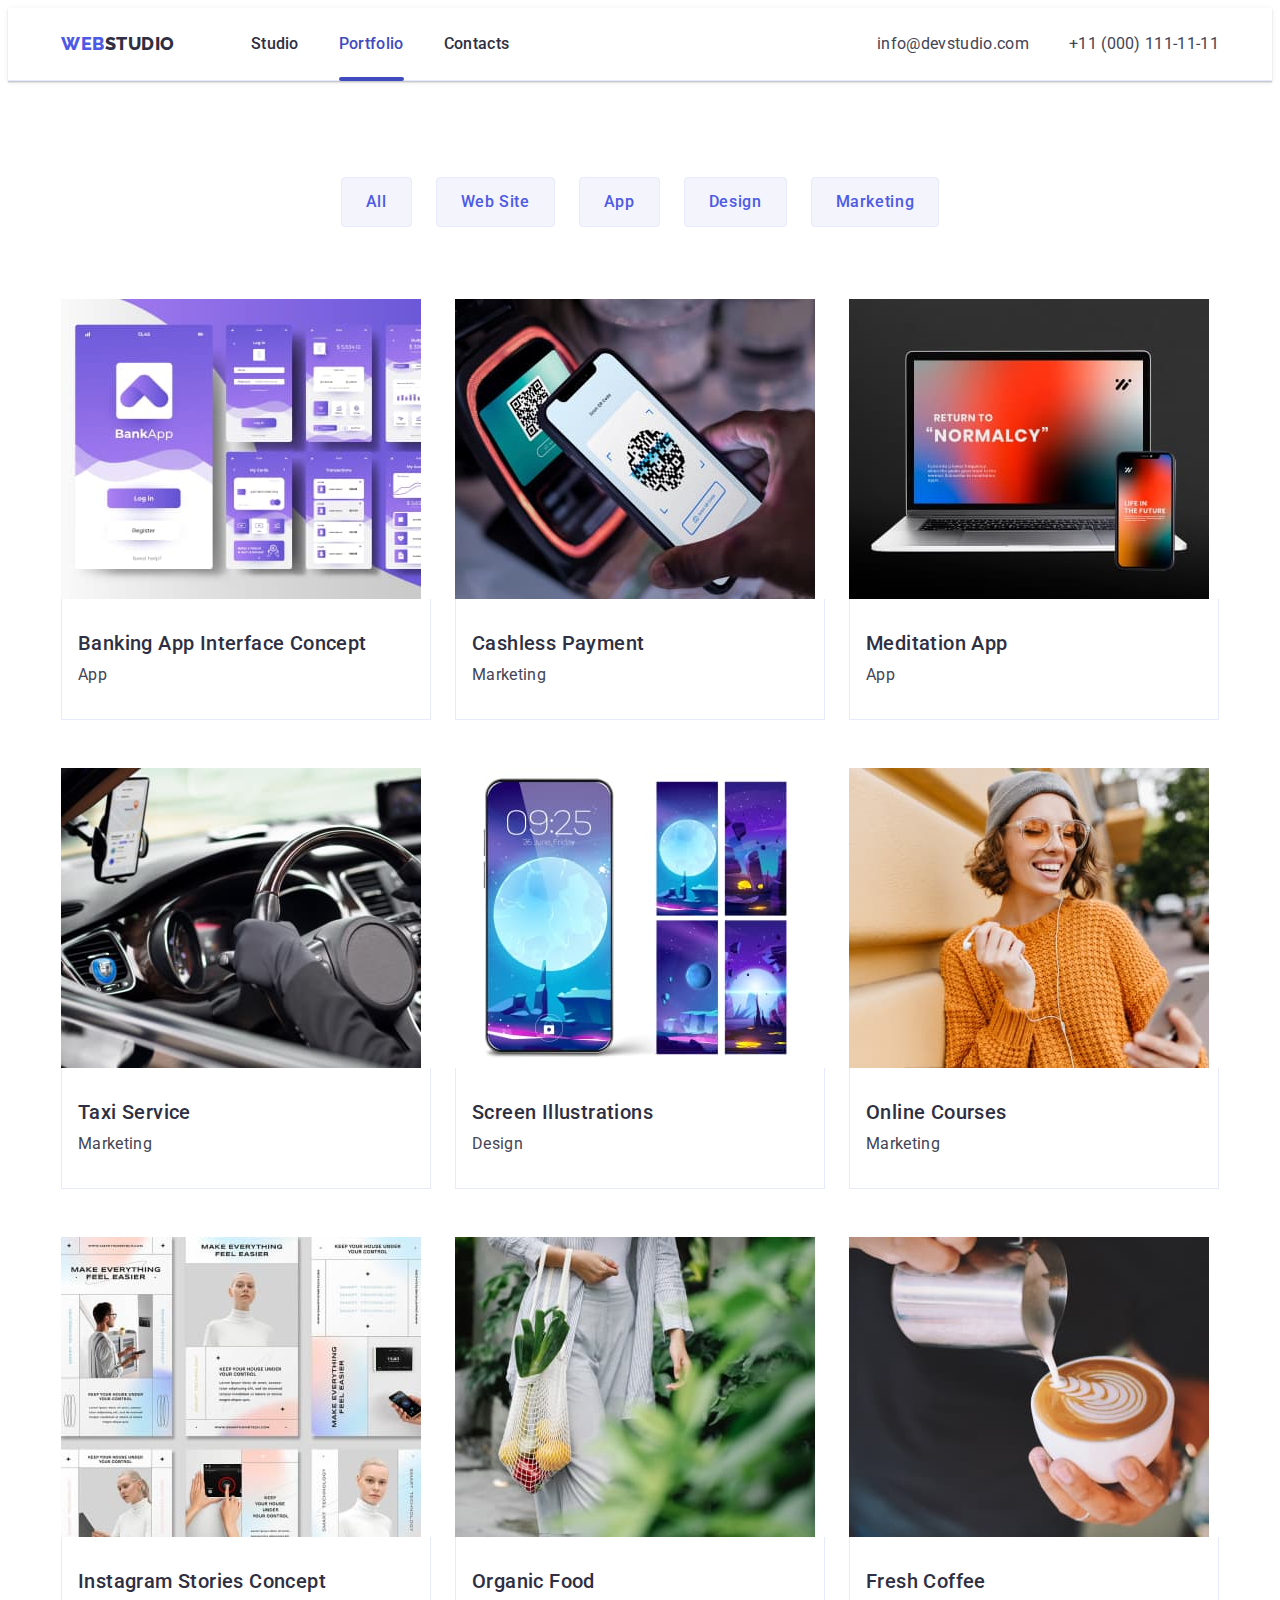
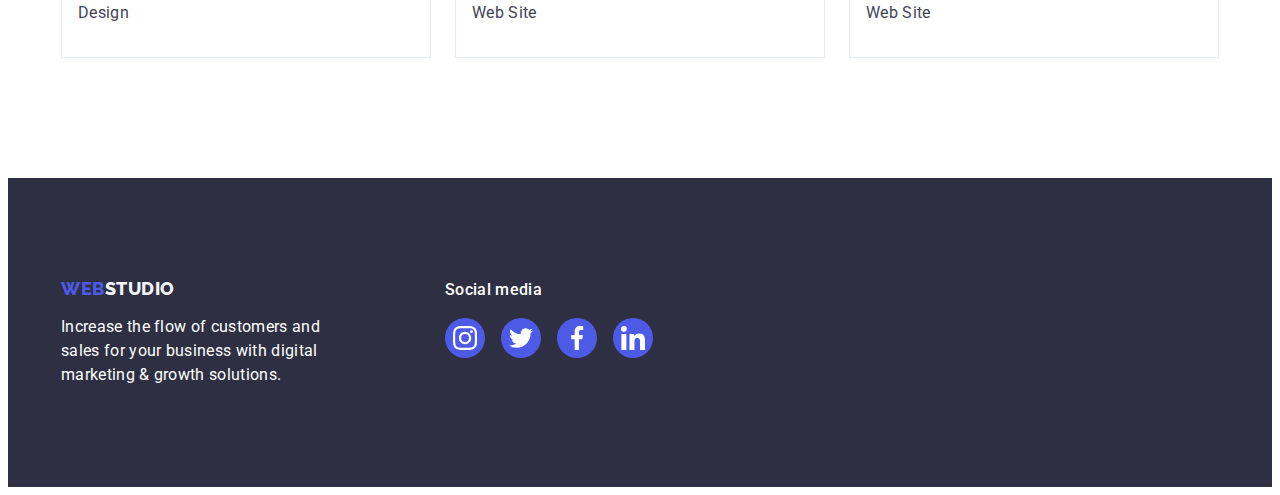
==== portfolio.html @ d9e23a59 "Initial commit" ====
<!DOCTYPE html>
<html lang="en">

<head>
  <meta charset="UTF-8" />
  <meta name="viewport" content="width=device-width, initial-scale=1.0" />
  <title>Portfolio</title>
  <link rel="stylesheet" href="https://cdnjs.cloudflare.com/ajax/libs/modern-normalize/2.0.0/modern-normalize.min.css"
    integrity="sha512-4xo8blKMVCiXpTaLzQSLSw3KFOVPWhm/TRtuPVc4WG6kUgjH6J03IBuG7JZPkcWMxJ5huwaBpOpnwYElP/m6wg=="
    crossorigin="anonymous" referrerpolicy="no-referrer" />
  <link rel="stylesheet" href="./css/styles.css" />
  <link rel="preconnect" href="https://fonts.googleapis.com" />
  <link rel="preconnect" href="https://fonts.gstatic.com" crossorigin />
  <link href="https://fonts.googleapis.com/css2?family=Raleway:wght@800&family=Roboto:wght@400;500;700;900&display=swap"
    rel="stylesheet" />
</head>

<body>
  <header class="header">
    <div class="container header-wrap">
      <nav class="header-nav">
        <a class="link logo" href="./index.html">Web<span class="logo-acent">Studio</span></a>
        <ul class="header-list list">
          <li>
            <a class="header-list-item link" href="./index.html">Studio</a>
          </li>
          <li>
            <a class="header-list-item header-list-item_active link" href="./portfolio.html">Portfolio</a>
          </li>
          <li><a class="header-list-item link" href="">Contacts</a></li>
        </ul>
      </nav>
      <address class="header-address">
        <ul class="header-list list">
          <li>
            <a class="header-address-item link" href="mailto:info@devstudio.com">info@devstudio.com</a>
          </li>
          <li>
            <a class="header-address-item link" href="tel:+110001111111">+11 (000) 111-11-11</a>
          </li>
        </ul>
      </address>
    </div>
  </header>
  <main>
    <section class="portfolio-page section">
      <div class="container">
        <h1 class="visually-hidden">Portfolio</h1>
        <ul class="filter list">
          <li class="filter-item ">
            <button class="filter-button button" type="button">All</button>
          </li>
          <li class="filter-item">
            <button class="filter-button button" type="button">Web Site</button>
          </li>
          <li class="filter-item">
            <button class="filter-button button" type="button">App</button>
          </li>
          <li class="filter-item">
            <button class="filter-button button" type="button">Design</button>
          </li>
          <li class="filter-item">
            <button class="filter-button button" type="button">
              Marketing
            </button>
          </li>
        </ul>
        <ul class="portfolio-page-list list">
          <li class="portfolio-page-item">
            <a class="link" href="">
              <div class="item-img-thumb">
                <img src="./images/portfolio-1.jpg" alt="Banking App Interface Concept" width="360" height="300" />
                <p class="portfolio-page-overlay">14 Stylish and User-Friendly App Design Concepts · Task Manager App
                  · Calorie Tracker App · Exotic Fruit Ecommerce App · Cloud Storage App</p>
              </div>
              <div class="portfolio-page-item-info">
                <h2 class="section-sub-title">Banking App Interface Concept</h2>
                <p class="main-text">App</p>
              </div>
            </a>
          </li>
          <li class="portfolio-page-item">
            <a class="link" href="">
              <div class="item-img-thumb">
                <img src="./images/portfolio-2.jpg" alt="Cashless Payment" width="360" height="300" />
                <p class="portfolio-page-overlay">14 Stylish and User-Friendly App Design Concepts · Task Manager App
                  · Calorie Tracker App · Exotic Fruit Ecommerce App · Cloud Storage App</p>
              </div>
              <div class="portfolio-page-item-info">
                <h2 class="section-sub-title">Cashless Payment</h2>
                <p class="main-text">Marketing</p>
              </div>
            </a>
          </li>
          <li class="portfolio-page-item">
            <a class="link" href="">
              <div class="item-img-thumb">
                <img src="./images/portfolio-3.jpg" alt="Meditation App" width="360" height="300" />
                <p class="portfolio-page-overlay">14 Stylish and User-Friendly App Design Concepts · Task Manager App
                  · Calorie Tracker App · Exotic Fruit Ecommerce App · Cloud Storage App</p>
              </div>
              <div class="portfolio-page-item-info">
                <h2 class="section-sub-title">Meditation App</h2>
                <p class="main-text">App</p>
              </div>
            </a>
          </li>
          <li class="portfolio-page-item">
            <a class="link" href="">
              <div class="item-img-thumb">
                <img src="./images/portfolio-4.jpg" alt="car" width="360" height="300" />
                <p class="portfolio-page-overlay">14 Stylish and User-Friendly App Design Concepts · Task Manager App
                  · Calorie Tracker App · Exotic Fruit Ecommerce App · Cloud Storage App</p>
              </div>
              <div class="portfolio-page-item-info">
                <h2 class="section-sub-title">Taxi Service</h2>
                <p class="main-text">Marketing</p>
              </div>
            </a>
          </li>
          <li class="portfolio-page-item">
            <a class="link" href="">
              <div class="item-img-thumb">
                <img src="./images/portfolio-5.jpg" alt="Screen Illustrations" width="360" height="300" />
                <p class="portfolio-page-overlay">14 Stylish and User-Friendly App Design Concepts · Task Manager App
                  · Calorie Tracker App · Exotic Fruit Ecommerce App · Cloud Storage App</p>
              </div>
              <div class="portfolio-page-item-info">
                <h2 class="section-sub-title">Screen Illustrations</h2>
                <p class="main-text">Design</p>
              </div>
            </a>
          </li>
          <li class="portfolio-page-item">
            <a class="link" href="">
              <div class="item-img-thumb">
                <img src="./images/portfolio-6.jpg" alt="girl listening to music with headphones
    " width="360" height="300" />
                <p class="portfolio-page-overlay">14 Stylish and User-Friendly App Design Concepts · Task Manager App
                  · Calorie Tracker App · Exotic Fruit Ecommerce App · Cloud Storage App</p>
              </div>
              <div class="portfolio-page-item-info">
                <h2 class="section-sub-title">Online Courses</h2>
                <p class="main-text">Marketing</p>
              </div>
            </a>
          </li>
          <li class="portfolio-page-item">
            <a class="link" href="">
              <div class="item-img-thumb">
                <img src="./images/portfolio-7.jpg" alt="Instagram Stories Concept" width="360" height="300" />
                <p class="portfolio-page-overlay">14 Stylish and User-Friendly App Design Concepts · Task Manager App
                  · Calorie Tracker App · Exotic Fruit Ecommerce App · Cloud Storage App</p>
              </div>
              <div class="portfolio-page-item-info">
                <h2 class="section-sub-title">Instagram Stories Concept</h2>
                <p class="main-text">Design</p>
              </div>
            </a>
          </li>
          <li class="portfolio-page-item">
            <a class="link" href="">
              <div class="item-img-thumb">
                <img src="./images/portfolio-8.jpg" alt="Organic Food" width="360" height="300" />
                <p class="portfolio-page-overlay">14 Stylish and User-Friendly App Design Concepts · Task Manager App
                  · Calorie Tracker App · Exotic Fruit Ecommerce App · Cloud Storage App</p>
              </div>
              <div class="portfolio-page-item-info">
                <h2 class="section-sub-title">Organic Food</h2>
                <p class="main-text">Web Site</p>
              </div>
            </a>
          </li>
          <li class="portfolio-page-item">
            <a class="link" href="">
              <div class="item-img-thumb">
                <img src="./images/portfolio-9.jpg" alt="Fresh Coffee" width="360" height="300" />
                <p class="portfolio-page-overlay">14 Stylish and User-Friendly App Design Concepts · Task Manager App
                  · Calorie Tracker App · Exotic Fruit Ecommerce App · Cloud Storage App</p>
              </div>
              <div class="portfolio-page-item-info">
                <h2 class="section-sub-title">Fresh Coffee</h2>
                <p class="main-text">Web Site</p>
              </div>
            </a>
          </li>
        </ul>
      </div>
    </section>
  </main>
  <footer class="footer">
    <div class="container footer-wrap">
      <div class="footer-logo-wrap">
        <a class="link logo" href="./index.html">Web<span class="logo-acent">Studio</span></a>
        <p class="main-text">
          Increase the flow of customers and sales for your business with digital
          marketing & growth solutions.
        </p>
      </div>
      <div class="social-wrap">
        <p class="social-wrap-title">Social media</p>
        <ul class="icon-list list">
          <li class="icon-list-item">
            <a href="" class="icon-link">
              <svg class="social-icon" width="24" height="24">
                <use href="./images/icons.svg#icon-instagram"></use>
              </svg>
            </a>
          </li>
          <li class="icon-list-item">
            <a href="" class="icon-link">
              <svg class="social-icon" width="24" height="24">
                <use href="./images/icons.svg#icon-twitter"></use>
              </svg>
            </a>
          </li>
          <li class="icon-list-item">
            <a href="" class="icon-link">
              <svg class="social-icon" width="24" height="24">
                <use href="./images/icons.svg#icon-facebook"></use>
              </svg>
            </a>
          </li>
          <li class="icon-list-item">
            <a href="" class="icon-link">
              <svg class="social-icon" width="24" height="24">
                <use href="./images/icons.svg#icon-linkedin"></use>
              </svg>
            </a>
          </li>
        </ul>
      </div>
    </div>
  </footer>
</body>

</html>
---- css/styles.css ----
/* CSS Variables */
:root {
    --primary-font: "Roboto", sans-serif;
    --title-font: "Raleway", sans-serif;
    --primary-dark-color: #2e2f42;
    --primary-light-color: #ffffff;
    --second-light-color: #f4f4fd;
    --third-ligth-color: #e7e9fc;
    --second-primary-color: #2e2f42;
    --color-text: #434455;
    --corp-color: #4d5ae5;
    --corp-color-hover: #404bbf;
    --success-color: #31d0aa;
}

/* Reset */
body {
    font-family: var(--primary-font);
    font-size: 16px;
    line-height: 1.5;
    letter-spacing: 0.02em;
    color: var(--color-text);
    background: var(--primary-light-color);
}

p,
h1,
h2,
h3,
h4,
h5,
h6 {
    margin: 0;
}

img {
    display: block;
}

ul,
ol {
    margin: 0;
    padding: 0;
}

.link {
    text-decoration: none;
    color: currentColor;
}

.list {
    list-style-type: none;
}

.container {
    width: 1158px;
    padding: 0 15px;
    margin: 0 auto;
}

.section {
    padding-bottom: 120px;
}

.section-title {
    font-size: 36px;
    line-height: 1.11;
    letter-spacing: 0.02em;
    text-transform: capitalize;
    color: var(--primary-dark-color);
}

.visually-hidden {
    position: absolute;
    width: 1px;
    height: 1px;
    margin: -1px;
    border: 0;
    padding: 0;
    white-space: nowrap;
    clip-path: inset(100%);
    clip: rect(0 0 0 0);
    overflow: hidden;
}

.main-banner-title,
.section-title,
.section-sub-title {
    text-align: center;
}

.section-sub-title {
    font-size: 20px;
    font-weight: 500;
    line-height: 1.2;
    letter-spacing: 0.02em;
    color: var(--primary-dark-color);
}

.logo {
    font-family: var(--title-font);
    font-size: 18px;
    font-weight: 800;
    line-height: 1.17;
    letter-spacing: 0.03em;
    text-transform: uppercase;
    color: var(--corp-color);
    display: inline-block;
}

.logo-acent {
    color: var(--primary-dark-color);
}

.button {
    font-family: inherit;
    cursor: pointer;
    font-weight: 500;
    font-size: 16px;
    line-height: 1.5;
    letter-spacing: 0.04em;
    transition: background-color 250ms cubic-bezier(0.4, 0, 0.2, 1);
    -webkit-transition: background-color 250ms cubic-bezier(0.4, 0, 0.2, 1);
    -moz-transition: background-color 250ms cubic-bezier(0.4, 0, 0.2, 1);
    -ms-transition: background-color 250ms cubic-bezier(0.4, 0, 0.2, 1);
    -o-transition: background-color 250ms cubic-bezier(0.4, 0, 0.2, 1);
}

.main-banner-button {
    background-color: var(--corp-color);
    color: var(--primary-light-color);
    transition-timing-function: cubic-bezier(0.4, 0, 0.2, 1);
}

.button:hover,
.button:focus {
    background-color: var(--corp-color-hover);
}

/* style for header */

.header {
    background-color: var(--primary-light-color);
    border-bottom: 1px solid var(--third-ligth-color);
    box-shadow: 0px 1px 6px 0px rgba(46, 47, 66, 0.08),
        0px 1px 1px 0px rgba(46, 47, 66, 0.16),
        0px 2px 1px 0px rgba(46, 47, 66, 0.08);
}

.header-wrap {
    display: flex;
    justify-content: space-between;
}

.header .link {
    padding: 24px 0;
    display: block;
}

.header .logo {
    margin-right: 76px;
}

.header-nav {
    display: flex;
    align-items: center;
}

.header-list {
    display: flex;
    gap: 40px;
}

.header-list-item,
.header-address-item {
    font-size: 16px;
    line-height: 1.5;
    letter-spacing: 0.02em;
}

.header-list-item {
    position: relative;
    font-weight: 500;
    color: var(--primary-dark-color);
    transition: color 250ms cubic-bezier(0.4, 0, 0.2, 1);
    -webkit-transition: color 250ms cubic-bezier(0.4, 0, 0.2, 1);
    -moz-transition: color 250ms cubic-bezier(0.4, 0, 0.2, 1);
    -ms-transition: color 250ms cubic-bezier(0.4, 0, 0.2, 1);
    -o-transition: color 250ms cubic-bezier(0.4, 0, 0.2, 1);
}

.header-list-item_active {
    color: var(--corp-color-hover);
}

.header-list-item:after {
    content: "";
    position: absolute;
    background-color: transparent;
    border-radius: 2px;
    height: 4px;
    width: 100%;
    left: 0;
    bottom: -1px;
    transition: background-color 250ms cubic-bezier(0.4, 0, 0.2, 1);
    -webkit-transition: background-color 250ms cubic-bezier(0.4, 0, 0.2, 1);
    -moz-transition: background-color 250ms cubic-bezier(0.4, 0, 0.2, 1);
    -ms-transition: background-color 250ms cubic-bezier(0.4, 0, 0.2, 1);
    -o-transition: background-color 250ms cubic-bezier(0.4, 0, 0.2, 1);
    transition-timing-function: cubic-bezier(0.4, 0, 0.2, 1);
}

.header-list-item_active:after {
    background-color: var(--corp-color-hover);
}

.header-list-item:hover,
.header-list-item:focus {
    color: var(--corp-color-hover);
}

.header-address {
    font-style: normal;
}

.header-address-item {
    color: var(--color-text);
    transition: color 250ms cubic-bezier(0.4, 0, 0.2, 1);
    -webkit-transition: color 250ms cubic-bezier(0.4, 0, 0.2, 1);
    -moz-transition: color 250ms cubic-bezier(0.4, 0, 0.2, 1);
    -ms-transition: color 250ms cubic-bezier(0.4, 0, 0.2, 1);
    -o-transition: color 250ms cubic-bezier(0.4, 0, 0.2, 1);
}

.header-address-item:hover,
.header-address-item:focus {
    color: var(--corp-color-hover);
}

/* style for foter */
.footer {
    background-color: var(--second-primary-color);
    color: var(--second-light-color);
    padding: 100px 0 100px;
}

.footer .logo-acent {
    color: var(--second-light-color);
}

.footer .logo {
    margin-bottom: 16px;
}

.footer-wrap {
    display: flex;
    align-items: baseline;
}

.footer-logo-wrap {
    margin-right: 120px;
}

.footer-wrap .social-wrap-title {
    margin-bottom: 16px;
}

.footer .main-text {
    color: var(--primary-light-color);
    max-width: 264px;
}

.footer .icon-list {
    gap: 16px;
}

.social-wrap-title {
    font-weight: 500;
    color: var(--primary-light-color);
}

/* section main-banner  */
.main-banner {
    background: linear-gradient(rgba(46, 47, 66, 0.7), rgba(46, 47, 66, 0.7)),
        url("./../images/people-office.jpg");
    background-repeat: no-repeat;
    padding: 188px 0 188px;
    background-size: cover;
    background-position: center;
    max-width: 1440px;
    margin: 0 auto;
}

.main-banner-title {
    font-size: 56px;
    font-weight: 700;
    line-height: 1.07;
    letter-spacing: 0.02em;
    color: var(--primary-light-color);
    max-width: 496px;
    margin: 0 auto;
}

.main-banner-button {
    margin: 48px auto 0;
    display: block;
    padding: 16px 32px;
    border: none;
    min-width: 169px;
    border-radius: 4px;
    box-shadow: 0px 4px 4px 0px rgba(0, 0, 0, 0.15);
}

.backdrop.is-hidden {
    opacity: 0;
    pointer-events: none;
    visibility: hidden;
    transition-delay: 500ms;
    transition: opacity 250ms cubic-bezier(0.4, 0, 0.2, 1),
        visibility 250ms cubic-bezier(0.4, 0, 0.2, 1);
    -webkit-transition: opacity 250ms cubic-bezier(0.4, 0, 0.2, 1),
        visibility 250ms cubic-bezier(0.4, 0, 0.2, 1);
    -moz-transition: opacity 250ms cubic-bezier(0.4, 0, 0.2, 1),
        visibility 250ms cubic-bezier(0.4, 0, 0.2, 1);
    -ms-transition: opacity 250ms cubic-bezier(0.4, 0, 0.2, 1),
        visibility 250ms cubic-bezier(0.4, 0, 0.2, 1);
    -o-transition: opacity 250ms cubic-bezier(0.4, 0, 0.2, 1),
        visibility 250ms cubic-bezier(0.4, 0, 0.2, 1);
}

.backdrop.is-hidden .modal {
    transform: translate(-50%, -70%);
    -webkit-transform: translate(-50%, -70%);
    -moz-transform: translate(-50%, -70%);
    -ms-transform: translate(-50%, -70%);
    -o-transform: translate(-50%, -70%);
    opacity: 0;
}

.backdrop {
    position: fixed;
    top: 0;
    left: 0;
    width: 100%;
    height: 100%;
    background: rgba(46, 47, 66, 0.4);
}

.modal {
    border-radius: 4px;
    background-color: #fcfcfc;
    box-shadow: 0px 2px 1px 0px rgba(0, 0, 0, 0.2),
        0px 1px 3px 0px rgba(0, 0, 0, 0.12), 0px 1px 1px 0px rgba(0, 0, 0, 0.14);
    position: absolute;
    top: 50%;
    left: 50%;
    width: 408px;
    min-height: 584px;
    opacity: 1;
    transform: translate(-50%, -50%) scale(1);
    -webkit-transform: translate(-50%, -50%) scale(1);
    -moz-transform: translate(-50%, -50%) scale(1);
    -ms-transform: translate(-50%, -50%) scale(1);
    -o-transform: translate(-50%, -50%) scale(1);
    transition: transform 250ms cubic-bezier(0.4, 0, 0.2, 1);
    -webkit-transition: transform 250ms cubic-bezier(0.4, 0, 0.2, 1);
    -moz-transition: transform 250ms cubic-bezier(0.4, 0, 0.2, 1);
    -ms-transition: transform 250ms cubic-bezier(0.4, 0, 0.2, 1);
    -o-transition: transform 250ms cubic-bezier(0.4, 0, 0.2, 1);
}

.modal-btn {
    width: 24px;
    height: 24px;
    position: absolute;
    top: 24px;
    right: 24px;
    padding: 0;
    display: flex;
    justify-content: center;
    align-items: center;
    border: none;
    background-color: var(--third-ligth-color);
    cursor: pointer;
    border-radius: 50%;
    border: 1px solid rgba(0, 0, 0, 0.1);
    -webkit-border-radius: 50%;
    -moz-border-radius: 50%;
    -ms-border-radius: 50%;
    -o-border-radius: 50%;
    transition: border 250ms cubic-bezier(0.4, 0, 0.2, 1),
        background-color 250ms cubic-bezier(0.4, 0, 0.2, 1);
    -webkit-transition: border 250ms cubic-bezier(0.4, 0, 0.2, 1),
        background-color 250ms cubic-bezier(0.4, 0, 0.2, 1);
    -moz-transition: border 250ms cubic-bezier(0.4, 0, 0.2, 1),
        background-color 250ms cubic-bezier(0.4, 0, 0.2, 1);
    -ms-transition: border 250ms cubic-bezier(0.4, 0, 0.2, 1),
        background-color 250ms cubic-bezier(0.4, 0, 0.2, 1);
    -o-transition: border 250ms cubic-bezier(0.4, 0, 0.2, 1),
        background-color 250ms cubic-bezier(0.4, 0, 0.2, 1);
}

.modal-btn svg {
    fill: #2e2f42;
    transition: fill 250ms cubic-bezier(0.4, 0, 0.2, 1);
    -webkit-transition: fill 250ms cubic-bezier(0.4, 0, 0.2, 1);
    -moz-transition: fill 250ms cubic-bezier(0.4, 0, 0.2, 1);
    -ms-transition: fill 250ms cubic-bezier(0.4, 0, 0.2, 1);
    -o-transition: fill 250ms cubic-bezier(0.4, 0, 0.2, 1);
}

.modal-btn:focus,
.modal-btn:hover {
    border: none;
    background-color: var(--corp-color-hover);
}

.modal-btn:focus svg,
.modal-btn:hover svg {
    fill: #fff;
}

/* section studio */
.studio {
    padding: 120px 0;
}

.studio-list {
    display: flex;
    gap: 24px;
}

.studio-list-item {
    width: calc((100% - 24px * 3) / 4);
}

.studio-list-item .section-sub-title {
    margin-bottom: 8px;
    text-align: left;
}

.studio-list-icon {
    background-color: var(--second-light-color);
    border-radius: 4px;
    padding: 22px 0;
    margin-bottom: 8px;
    height: 112px;
    display: flex;
    align-items: center;
    justify-content: center;
}

/* section portfolio */

.portfolio .section-title {
    margin-bottom: 72px;
}

.portfolio-list {
    display: flex;
    gap: 24px;
}

/* section contacts */
.contacts {
    background-color: var(--second-light-color);
    padding: 120px 0;
}

.contacts .section-title {
    margin-bottom: 72px;
}

.contacts-list {
    display: flex;
    gap: 24px;
}

.contacts-item {
    text-align: center;
    background: var(--primary-light-color);
    border-radius: 0px 0px 4px 4px;
    box-shadow: 0px 2px 1px 0px rgba(46, 47, 66, 0.08),
        0px 1px 1px 0px rgba(46, 47, 66, 0.16),
        0px 1px 6px 0px rgba(46, 47, 66, 0.08);
}

.contacts-item .icon-link:hover,
.contacts-item .icon-link:focus {
    background-color: var(--corp-color-hover);
    color: var(--second-light-color);
}

.contacts-list-info {
    padding: 32px 0;
    background: var(--white, #fff);
    box-shadow: 0px 2px 1px 0px rgba(46, 47, 66, 0.08),
        0px 1px 1px 0px rgba(46, 47, 66, 0.16),
        0px 1px 6px 0px rgba(46, 47, 66, 0.08);
}

.contacts-list-info .section-sub-title {
    margin-bottom: 8px;
}

.icon-link {
    display: flex;
    align-items: center;
    justify-content: center;
    width: 40px;
    height: 40px;
    background-color: var(--corp-color);
    color: var(--primary-light-color);
    border-radius: 50%;
    -webkit-border-radius: 50%;
    -moz-border-radius: 50%;
    -ms-border-radius: 50%;
    -o-border-radius: 50%;
    transition: background-color 250ms cubic-bezier(0.4, 0, 0.2, 1);
    -webkit-transition: background-color 250ms cubic-bezier(0.4, 0, 0.2, 1);
    -moz-transition: background-color 250ms cubic-bezier(0.4, 0, 0.2, 1);
    -ms-transition: background-color 250ms cubic-bezier(0.4, 0, 0.2, 1);
    -o-transition: background-color 250ms cubic-bezier(0.4, 0, 0.2, 1);
    transition-timing-function: cubic-bezier(0.4, 0, 0.2, 1);
}

.icon-link:focus,
.icon-link:hover {
    background-color: var(--success-color);
    color: var(--second-light-color);
}

.icon-link svg {
    fill: currentColor;
}

.icon-list {
    display: flex;
    justify-content: center;
    gap: 24px;
    margin-top: 8px;
}

/* section customers */
.customers {
    padding-top: 120px;
}

.customers .section-title {
    margin-bottom: 72px;
}

.customers-list {
    display: flex;
    gap: 24px;
}

.customers-item {
    width: calc((100% - 24px * 5) / 6);
}

.customers-link {
    width: 100%;
    height: 100%;
    border-radius: 4px;
    border: 1px solid #8e8f99;
    display: flex;
    justify-content: center;
    align-items: center;
    padding: 15px 0;
    color: #8e8f99;
    transition: border-color 250ms cubic-bezier(0.4, 0, 0.2, 1),
        color 250ms cubic-bezier(0.4, 0, 0.2, 1);
    -webkit-transition: border-color 250ms cubic-bezier(0.4, 0, 0.2, 1),
        color 250ms cubic-bezier(0.4, 0, 0.2, 1);
    -moz-transition: border-color 250ms cubic-bezier(0.4, 0, 0.2, 1),
        color 250ms cubic-bezier(0.4, 0, 0.2, 1);
    -ms-transition: border-color 250ms cubic-bezier(0.4, 0, 0.2, 1),
        color 250ms cubic-bezier(0.4, 0, 0.2, 1);
    -o-transition: border-color 250ms cubic-bezier(0.4, 0, 0.2, 1),
        color 250ms cubic-bezier(0.4, 0, 0.2, 1);
}

.customers-link svg {
    fill: currentColor;
    transition: border 250ms ease;
}

.customers-link:focus,
.customers-link:hover {
    border: 1px solid var(--corp-color-hover);
    color: var(--corp-color-hover);
}

/* section portfolio-page */
.portfolio-page {
    padding-top: 96px;
}

.portfolio-page-item .section-sub-title {
    text-align: left;
}

.filter {
    margin-bottom: 72px;
    display: flex;
    justify-content: center;
    gap: 24px;
}

.filter-button {
    background-color: var(--second-light-color);
    color: var(--corp-color);
    font-size: 16px;
    font-weight: 500;
    line-height: 1.5;
    letter-spacing: 0.04em;
    border-radius: 4px;
    padding: 12px 24px;
    border: 1px solid var(--third-ligth-color);
    transition: background-color 250ms cubic-bezier(0.4, 0, 0.2, 1),
        color 250ms cubic-bezier(0.4, 0, 0.2, 1),
        border-color 250ms cubic-bezier(0.4, 0, 0.2, 1),
        box-shadow 250ms cubic-bezier(0.4, 0, 0.2, 1);
    -webkit-transition: background-color 250ms cubic-bezier(0.4, 0, 0.2, 1),
        color 250ms cubic-bezier(0.4, 0, 0.2, 1),
        border-color 250ms cubic-bezier(0.4, 0, 0.2, 1),
        box-shadow 250ms cubic-bezier(0.4, 0, 0.2, 1);
    -moz-transition: background-color 250ms cubic-bezier(0.4, 0, 0.2, 1),
        color 250ms cubic-bezier(0.4, 0, 0.2, 1),
        border-color 250ms cubic-bezier(0.4, 0, 0.2, 1),
        box-shadow 250ms cubic-bezier(0.4, 0, 0.2, 1);
    -ms-transition: background-color 250ms cubic-bezier(0.4, 0, 0.2, 1),
        color 250ms cubic-bezier(0.4, 0, 0.2, 1),
        border-color 250ms cubic-bezier(0.4, 0, 0.2, 1),
        box-shadow 250ms cubic-bezier(0.4, 0, 0.2, 1);
    -o-transition: background-color 250ms cubic-bezier(0.4, 0, 0.2, 1),
        color 250ms cubic-bezier(0.4, 0, 0.2, 1),
        border-color 250ms cubic-bezier(0.4, 0, 0.2, 1),
        box-shadow 250ms cubic-bezier(0.4, 0, 0.2, 1);
}

.filter-button:hover,
.filter-button:focus {
    background: var(--corp-color-hover);
    color: var(--primary-light-color);
    box-shadow: 0px 2px 2px 0px rgba(0, 0, 0, 0.12),
        0px 2px 1px 0px rgba(0, 0, 0, 0.08), 0px 3px 1px 0px rgba(0, 0, 0, 0.1);
    border: 1px solid transparent;
    box-shadow: 0px 2px 2px 0px rgba(0, 0, 0, 0.12),
        0px 2px 1px 0px rgba(0, 0, 0, 0.08), 0px 3px 1px 0px rgba(0, 0, 0, 0.1);
}

.portfolio-page-list {
    display: flex;
    flex-wrap: wrap;
    gap: 48px 24px;
}

.portfolio-page-item {
    width: calc((100% - 24px * 2) / 3);
}

.portfolio-page-item .link {
    display: block;
    transition: box-shadow 250ms cubic-bezier(0.4, 0, 0.2, 1);
    -webkit-transition: box-shadow 250ms cubic-bezier(0.4, 0, 0.2, 1);
    -moz-transition: box-shadow 250ms cubic-bezier(0.4, 0, 0.2, 1);
    -ms-transition: box-shadow 250ms cubic-bezier(0.4, 0, 0.2, 1);
    -o-transition: box-shadow 250ms cubic-bezier(0.4, 0, 0.2, 1);
    transition-timing-function: cubic-bezier(0.4, 0, 0.2, 1);
}

.portfolio-page-item-info {
    padding: 32px 16px;
    background: var(--white, #fff);
    border: 1px solid var(--third-ligth-color);
    border-top: none;
}

.portfolio-page-item-info .section-sub-title {
    margin-bottom: 8px;
}

.item-img-thumb {
    position: relative;
    overflow: hidden;
}

.portfolio-page-overlay {
    position: absolute;
    font-size: 16px;
    line-height: 1.5;
    letter-spacing: 0.02em;
    padding: 40px 32px;
    top: 0;
    left: 0;
    background-color: var(--corp-color);
    padding: 40px 32px;
    height: 100%;
    width: 100%;
    color: var(--second-light-color);
    transition: transform 250ms cubic-bezier(0.4, 0, 0.2, 1);
    -webkit-transition: transform 250ms cubic-bezier(0.4, 0, 0.2, 1);
    -moz-transition: transform 250ms cubic-bezier(0.4, 0, 0.2, 1);
    -ms-transition: transform 250ms cubic-bezier(0.4, 0, 0.2, 1);
    -o-transition: transform 250ms cubic-bezier(0.4, 0, 0.2, 1);
    transform: translatey(100%);
    -webkit-transform: translatey(100%);
    -moz-transform: translatey(100%);
    -ms-transform: translatey(100%);
    -o-transform: translatey(100%);
}

.portfolio-page-item .link:hover,
.portfolio-page-item .link:focus {
    box-shadow: 0px 2px 1px 0px rgba(46, 47, 66, 0.08),
        0px 1px 1px 0px rgba(46, 47, 66, 0.16),
        0px 1px 6px 0px rgba(46, 47, 66, 0.08);
}

.portfolio-page-item .link:hover .portfolio-page-overlay,
.portfolio-page-item .link:focus .portfolio-page-overlay {
    transform: translatey(0%);
    -webkit-transform: translatey(0%);
    -moz-transform: translatey(0%);
    -ms-transform: translatey(0%);
    -o-transform: translatey(0%);
}
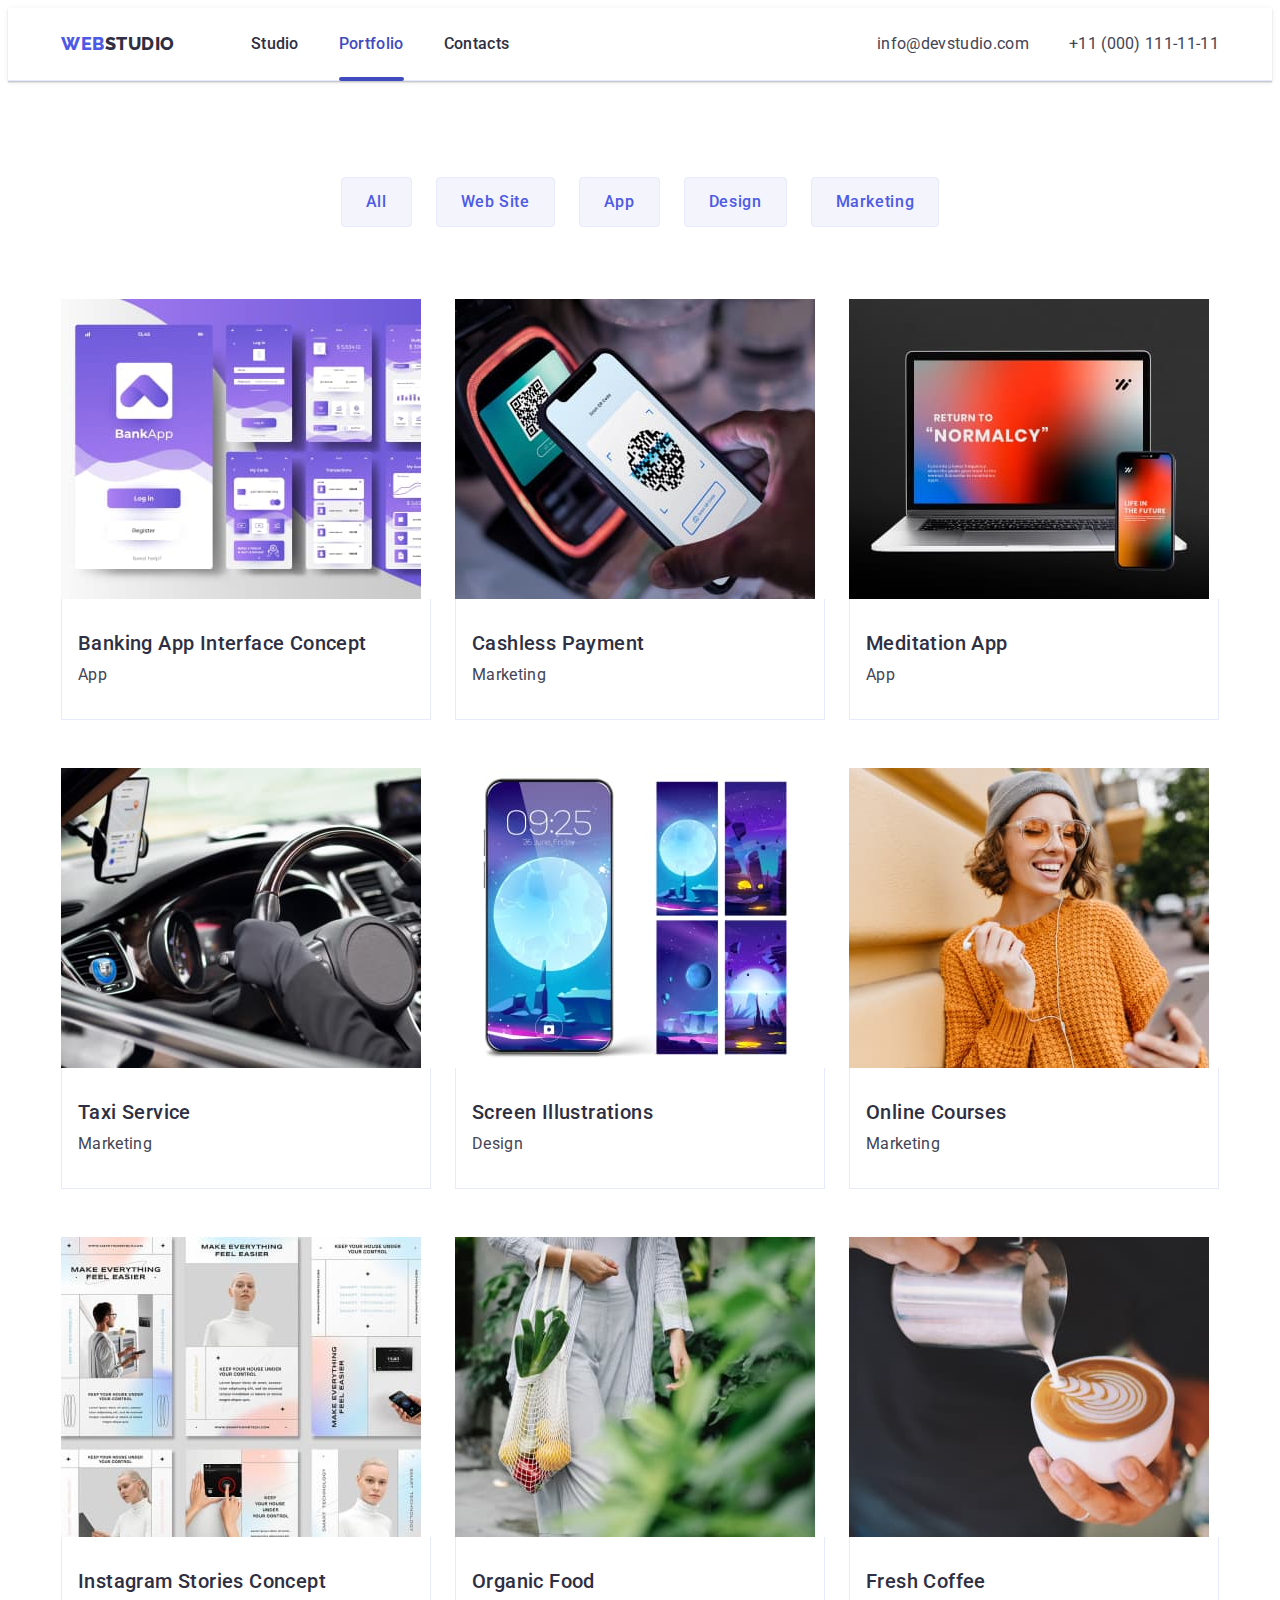
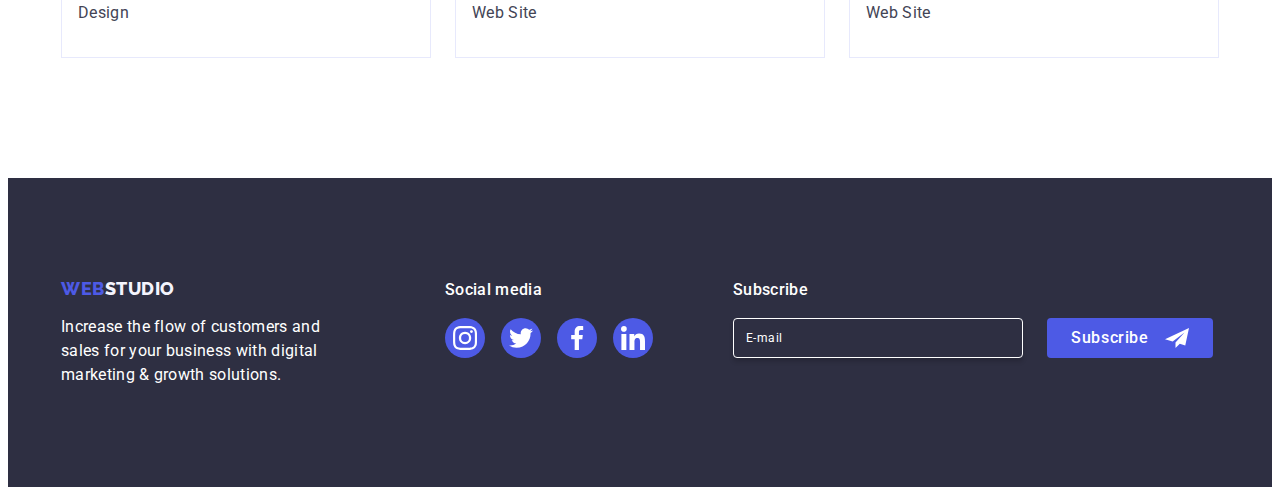
==== commit 3f3484aa: "first commit" ====
--- a/portfolio.html
+++ b/portfolio.html
@@ -198,7 +198,7 @@
         </p>
       </div>
       <div class="social-wrap">
-        <p class="social-wrap-title">Social media</p>
+        <p class="footer-list-title">Social media</p>
         <ul class="icon-list list">
           <li class="icon-list-item">
             <a href="" class="icon-link">
@@ -229,6 +229,20 @@
             </a>
           </li>
         </ul>
+      </div>
+      <div class="footer-form-wrap">
+        <p class="footer-list-title">Subscribe</p>
+        <form class="footer-form" name="footer-form" autocomplete="on" method="POST">
+          <label for="input-email" class="footer-label">
+            <input type="email" name="footer-input" id="input-email" class="footer-input" placeholder="E-mail">
+          </label>
+          <button type="submit" class="button main-button footer-form-btn">
+            <span>Subscribe</span>
+            <svg class="footer-icon-form" width="24" height="24">
+              <use href="./images/icons.svg#icon-footer-form"></use>
+            </svg>
+          </button>
+        </form>
       </div>
     </div>
   </footer>
--- a/css/styles.css
+++ b/css/styles.css
@@ -11,6 +11,7 @@
     --corp-color: #4d5ae5;
     --corp-color-hover: #404bbf;
     --success-color: #31d0aa;
+    --colorlabel: #8E8F99;
 }
 
 /* Reset */
@@ -41,6 +42,22 @@
 ol {
     margin: 0;
     padding: 0;
+}
+
+textarea::placeholder {
+    font-family: inherit;
+}
+
+input:focus-visible,
+textarea:focus-visible {
+    outline: none;
+}
+
+input:-webkit-autofill,
+input:-webkit-autofill:hover,
+input:-webkit-autofill:focus,
+input:-webkit-autofill:active {
+    -webkit-box-shadow: 0 0 0 30px white inset !important;
 }
 
 .link {
@@ -126,10 +143,13 @@
     -o-transition: background-color 250ms cubic-bezier(0.4, 0, 0.2, 1);
 }
 
-.main-banner-button {
+.main-button {
     background-color: var(--corp-color);
     color: var(--primary-light-color);
     transition-timing-function: cubic-bezier(0.4, 0, 0.2, 1);
+    border-radius: 4px;
+    display: block;
+    border: none;
 }
 
 .button:hover,
@@ -261,7 +281,7 @@
     margin-right: 120px;
 }
 
-.footer-wrap .social-wrap-title {
+.footer-wrap .footer-list-title {
     margin-bottom: 16px;
 }
 
@@ -274,9 +294,51 @@
     gap: 16px;
 }
 
-.social-wrap-title {
+.footer-list-title {
     font-weight: 500;
     color: var(--primary-light-color);
+}
+
+.footer .social-wrap {
+    margin-right: 80px;
+}
+
+.footer-form-btn {
+    padding: 8px 24px;
+    gap: 16px;
+    min-width: 165px;
+    display: flex;
+}
+
+.footer-icon-form {
+    fill: var(--primary-light-color)
+}
+
+.footer-form {
+    display: flex;
+    align-items: center;
+    gap: 24px;
+}
+
+.footer-input {
+    border-radius: 4px;
+    border: 1px solid var(--primary-light-color);
+    box-shadow: 0px 4px 4px 0px rgba(0, 0, 0, 0.15);
+    background-color: transparent;
+    padding: 7px 12px;
+    font-family: inherit;
+    font-size: 12px;
+    line-height: 2;
+    letter-spacing: 0.04em;
+    color: var(--primary-light-color);
+    min-width: 264px;
+}
+
+.footer-input::placeholder {
+    font-size: inherit;
+    line-height: inherit;
+    letter-spacing: inherit;
+    color: inherit;
 }
 
 /* section main-banner  */
@@ -301,13 +363,12 @@
     margin: 0 auto;
 }
 
-.main-banner-button {
+.main-banner .main-button {
     margin: 48px auto 0;
     display: block;
     padding: 16px 32px;
     border: none;
     min-width: 169px;
-    border-radius: 4px;
     box-shadow: 0px 4px 4px 0px rgba(0, 0, 0, 0.15);
 }
 
@@ -346,7 +407,9 @@
     background: rgba(46, 47, 66, 0.4);
 }
 
+/* modal */
 .modal {
+    padding: 72px 24px 24px;
     border-radius: 4px;
     background-color: #fcfcfc;
     box-shadow: 0px 2px 1px 0px rgba(0, 0, 0, 0.2),
@@ -418,6 +481,142 @@
 .modal-btn:focus svg,
 .modal-btn:hover svg {
     fill: #fff;
+}
+
+.modal-title {
+    font-size: 16px;
+    font-weight: 500;
+    line-height: 1.5;
+    letter-spacing: 0.02em;
+    text-align: center;
+    margin-bottom: 16px;
+}
+
+.modal-form {
+    width: 100%;
+}
+
+.field {
+    width: 100%;
+    margin-bottom: 8px;
+}
+
+.field-input {
+    display: flex;
+    align-items: center;
+    position: relative;
+}
+
+.field-icon {
+    position: absolute;
+    left: 16px;
+    fill: #2E2F42;
+}
+
+.modal-label {
+    font-size: 12px;
+    line-height: 1.16;
+    letter-spacing: 0.04em;
+    color: var(--colorlabel);
+}
+
+.modal-form .textarea {
+    padding: 8px 16px;
+    resize: none;
+    max-height: 120px;
+    font-size: 12px;
+    line-height: 1.16;
+    letter-spacing: 0.04em;
+    transition: border 250ms cubic-bezier(0.4, 0, 0.2, 1);
+    margin-bottom: 16px;
+
+}
+
+.modal-input:focus~.field-icon {
+    transition: border 250ms cubic-bezier(0.4, 0, 0.2, 1);
+    fill: var(--corp-color);
+}
+
+.modal-input:focus,
+.textarea:focus {
+    border: 1px solid var(--corp-color);
+}
+
+.textarea::placeholder {
+    font-size: inherit;
+    line-height: inherit;
+    letter-spacing: inherit;
+    color: rgba(46, 47, 66, 0.40);
+    font-family: "Roboto", sans-serif;
+}
+
+.modal-input {
+    width: 100%;
+    display: block;
+    padding: 10px 38px;
+    font-size: 14px;
+    border-radius: 4px;
+    border: 1px solid rgba(46, 47, 66, 0.40);
+    background-color: transparent;
+    transition: border 250ms cubic-bezier(0.4, 0, 0.2, 1);
+    margin-top: 4px;
+}
+
+.modal-form-btn {
+    min-width: 169px;
+    margin: 0 auto;
+    padding: 16px 32px;
+    margin-top: 24px;
+}
+
+.label-checkbox a {
+    color: var(--corp-color);
+    text-decoration: underline;
+}
+
+.field-checkbox {
+    display: flex;
+    align-items: center;
+    gap: 8px;
+
+}
+
+.input-checkbox:checked~.checkox-custom {
+    background: #404BBF;
+    border: 1px solid #404BBF;
+
+}
+
+.input-checkbox:checked~.checkox-custom svg {
+    opacity: 1;
+    scale: 1;
+
+}
+
+.input-checkbox:focus:focus-visible~.checkox-custom {
+    border: 1px solid #404BBF;
+}
+
+.checkox-custom {
+    position: relative;
+    display: inline-flex;
+    align-items: center;
+    justify-content: center;
+    border: 1px solid rgba(46, 47, 66, 0.40);
+    border-radius: 2px;
+    background-color: transparent;
+    width: 16px;
+    height: 16px;
+    cursor: pointer;
+    transition: background 250ms cubic-bezier(0.4, 0, 0.2, 1),
+        border 250ms cubic-bezier(0.4, 0, 0.2, 1);
+}
+
+.checkox-custom svg {
+    scale: 0.2;
+    opacity: 0;
+    transition: opacity 250ms cubic-bezier(0.4, 0, 0.2, 1),
+        scale 250ms ease;
 }
 
 /* section studio */
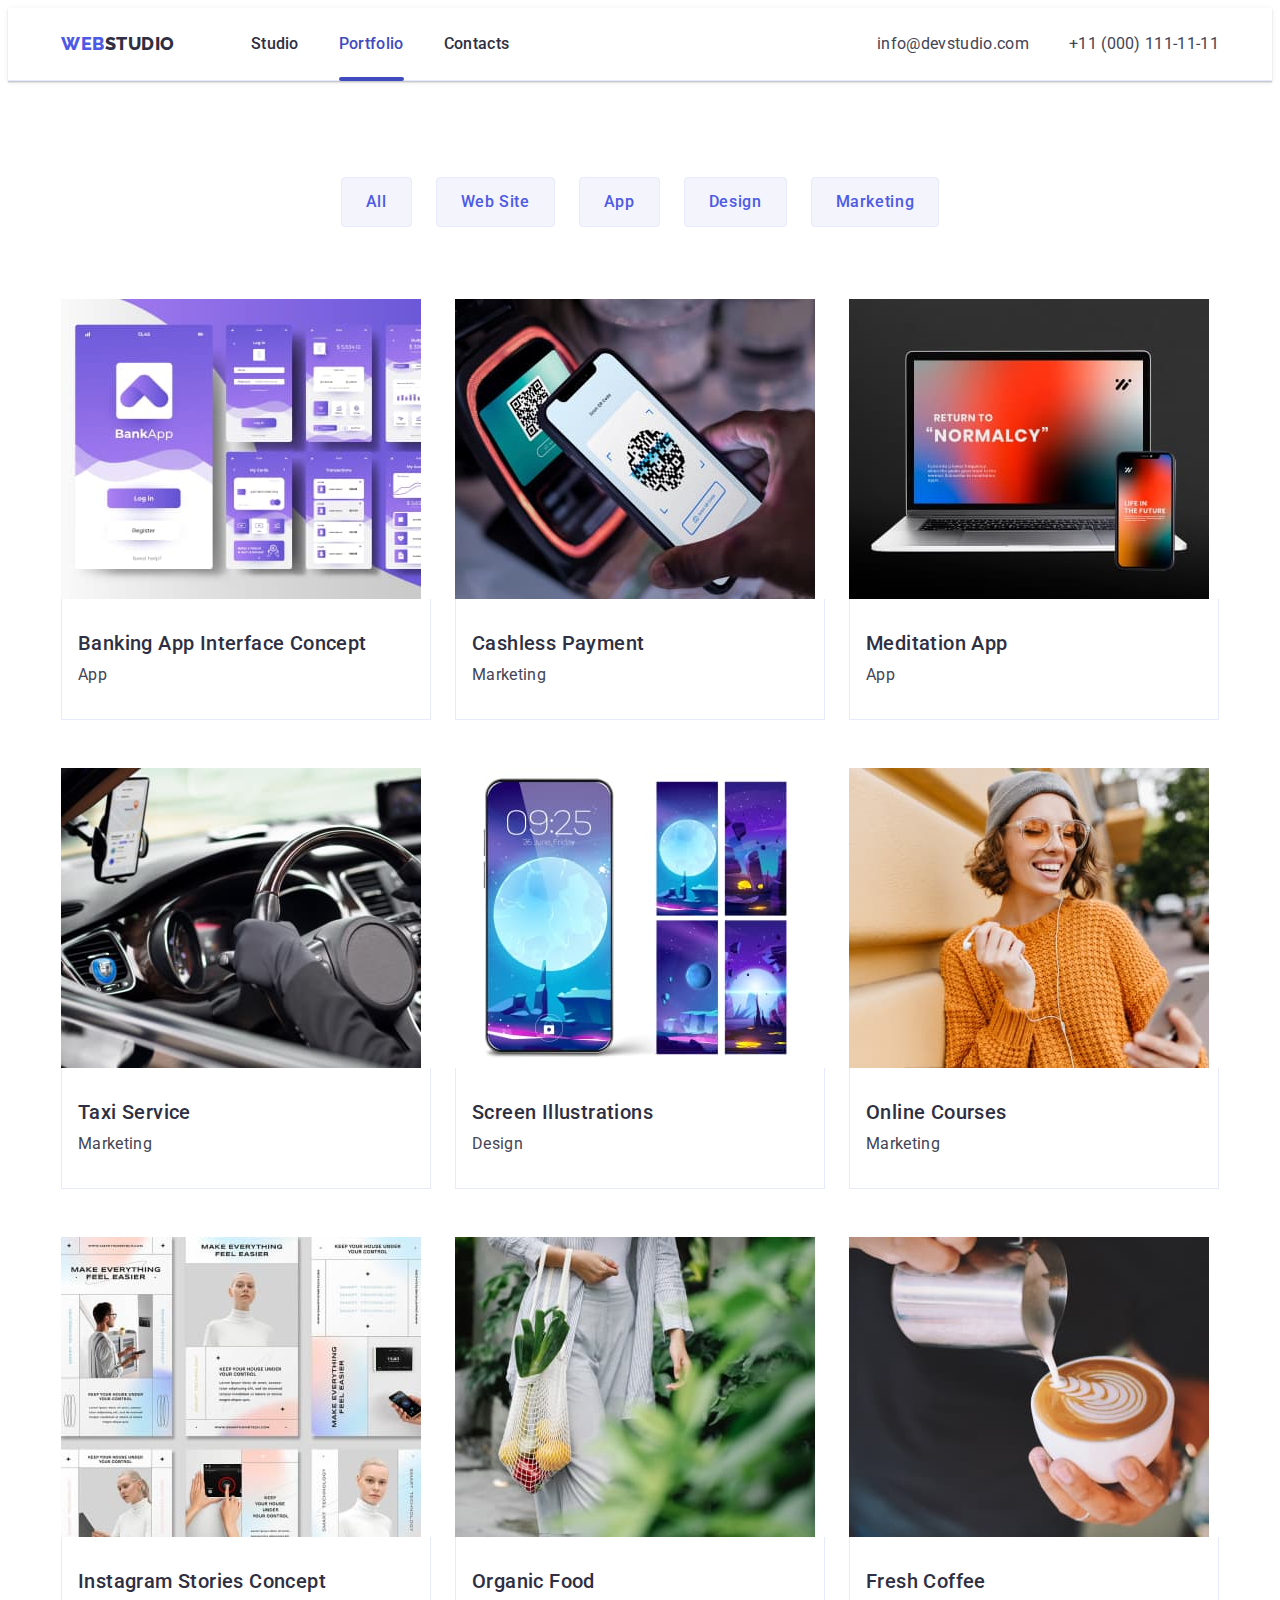
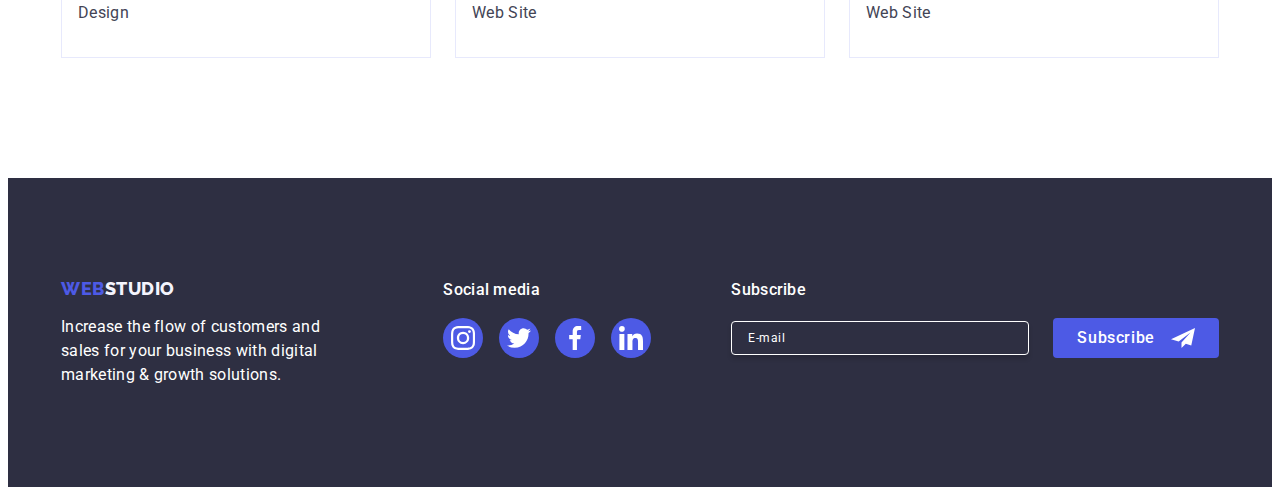
==== commit 8f1b6d83: "fixes for style" ====
--- a/portfolio.html
+++ b/portfolio.html
@@ -233,11 +233,11 @@
       <div class="footer-form-wrap">
         <p class="footer-list-title">Subscribe</p>
         <form class="footer-form" name="footer-form" autocomplete="on" method="POST">
-          <label for="input-email" class="footer-label">
-            <input type="email" name="footer-input" id="input-email" class="footer-input" placeholder="E-mail">
+          <label for="input-footer-email" class="footer-label">
+            <input type="email" name="footer-input" id="input-footer-email" class="footer-input" placeholder="E-mail">
           </label>
           <button type="submit" class="button main-button footer-form-btn">
-            <span>Subscribe</span>
+            Subscribe
             <svg class="footer-icon-form" width="24" height="24">
               <use href="./images/icons.svg#icon-footer-form"></use>
             </svg>
--- a/css/styles.css
+++ b/css/styles.css
@@ -50,7 +50,7 @@
 
 input:focus-visible,
 textarea:focus-visible {
-    outline: none;
+    outline: transparent;
 }
 
 input:-webkit-autofill,
@@ -308,6 +308,8 @@
     gap: 16px;
     min-width: 165px;
     display: flex;
+    justify-content: center;
+    align-items: center;
 }
 
 .footer-icon-form {
@@ -325,10 +327,10 @@
     border: 1px solid var(--primary-light-color);
     box-shadow: 0px 4px 4px 0px rgba(0, 0, 0, 0.15);
     background-color: transparent;
-    padding: 7px 12px;
+    padding: 7px 16px;
     font-family: inherit;
     font-size: 12px;
-    line-height: 2;
+    line-height: 1.5;
     letter-spacing: 0.04em;
     color: var(--primary-light-color);
     min-width: 264px;
@@ -490,6 +492,7 @@
     letter-spacing: 0.02em;
     text-align: center;
     margin-bottom: 16px;
+    color: var(--second-primary-color);
 }
 
 .modal-form {
@@ -505,35 +508,38 @@
     display: flex;
     align-items: center;
     position: relative;
+    margin-top: 4px;
 }
 
 .field-icon {
     position: absolute;
     left: 16px;
+    top: 50%;
+    transform: translateY(-50%);
     fill: #2E2F42;
 }
 
 .modal-label {
     font-size: 12px;
-    line-height: 1.16;
+    line-height: 1.17;
     letter-spacing: 0.04em;
     color: var(--colorlabel);
+    display: block;
 }
 
 .modal-form .textarea {
     padding: 8px 16px;
     resize: none;
-    max-height: 120px;
+    height: 120px;
     font-size: 12px;
-    line-height: 1.16;
+    line-height: 1.17;
     letter-spacing: 0.04em;
-    transition: border 250ms cubic-bezier(0.4, 0, 0.2, 1);
-    margin-bottom: 16px;
-
+    transition: border-color 250ms cubic-bezier(0.4, 0, 0.2, 1);
+    margin-top: 4px;
 }
 
 .modal-input:focus~.field-icon {
-    transition: border 250ms cubic-bezier(0.4, 0, 0.2, 1);
+    transition: fill 250ms cubic-bezier(0.4, 0, 0.2, 1);
     fill: var(--corp-color);
 }
 
@@ -548,6 +554,10 @@
     letter-spacing: inherit;
     color: rgba(46, 47, 66, 0.40);
     font-family: "Roboto", sans-serif;
+}
+
+.filed-texarea-wrap {
+    margin-bottom: 16px;
 }
 
 .modal-input {
@@ -558,18 +568,22 @@
     border-radius: 4px;
     border: 1px solid rgba(46, 47, 66, 0.40);
     background-color: transparent;
-    transition: border 250ms cubic-bezier(0.4, 0, 0.2, 1);
-    margin-top: 4px;
+    transition: border-color 250ms cubic-bezier(0.4, 0, 0.2, 1);
+    height: 40px;
 }
 
 .modal-form-btn {
     min-width: 169px;
     margin: 0 auto;
     padding: 16px 32px;
-    margin-top: 24px;
-}
-
-.label-checkbox a {
+}
+
+.label-checkbox {
+    position: relative;
+    padding-left: 25px;
+}
+
+.label-checkbox .privacy {
     color: var(--corp-color);
     text-decoration: underline;
 }
@@ -578,35 +592,34 @@
     display: flex;
     align-items: center;
     gap: 8px;
-
-}
-
-.input-checkbox:checked~.checkox-custom {
+    margin-bottom: 24px;
+}
+
+.input-checkbox:checked~.label-checkbox .checkox-custom {
     background: #404BBF;
     border: 1px solid #404BBF;
 
 }
 
-.input-checkbox:checked~.checkox-custom svg {
+.input-checkbox:checked~.label-checkbox .checkox-custom svg {
     opacity: 1;
     scale: 1;
-
-}
-
-.input-checkbox:focus:focus-visible~.checkox-custom {
+}
+
+.input-checkbox:focus:focus-visible~.label-checkbox .checkox-custom {
     border: 1px solid #404BBF;
 }
 
 .checkox-custom {
-    position: relative;
-    display: inline-flex;
-    align-items: center;
-    justify-content: center;
     border: 1px solid rgba(46, 47, 66, 0.40);
     border-radius: 2px;
     background-color: transparent;
     width: 16px;
     height: 16px;
+    position: absolute;
+    left: 0;
+    transform: translateY(-50%);
+    top: 50%;
     cursor: pointer;
     transition: background 250ms cubic-bezier(0.4, 0, 0.2, 1),
         border 250ms cubic-bezier(0.4, 0, 0.2, 1);
